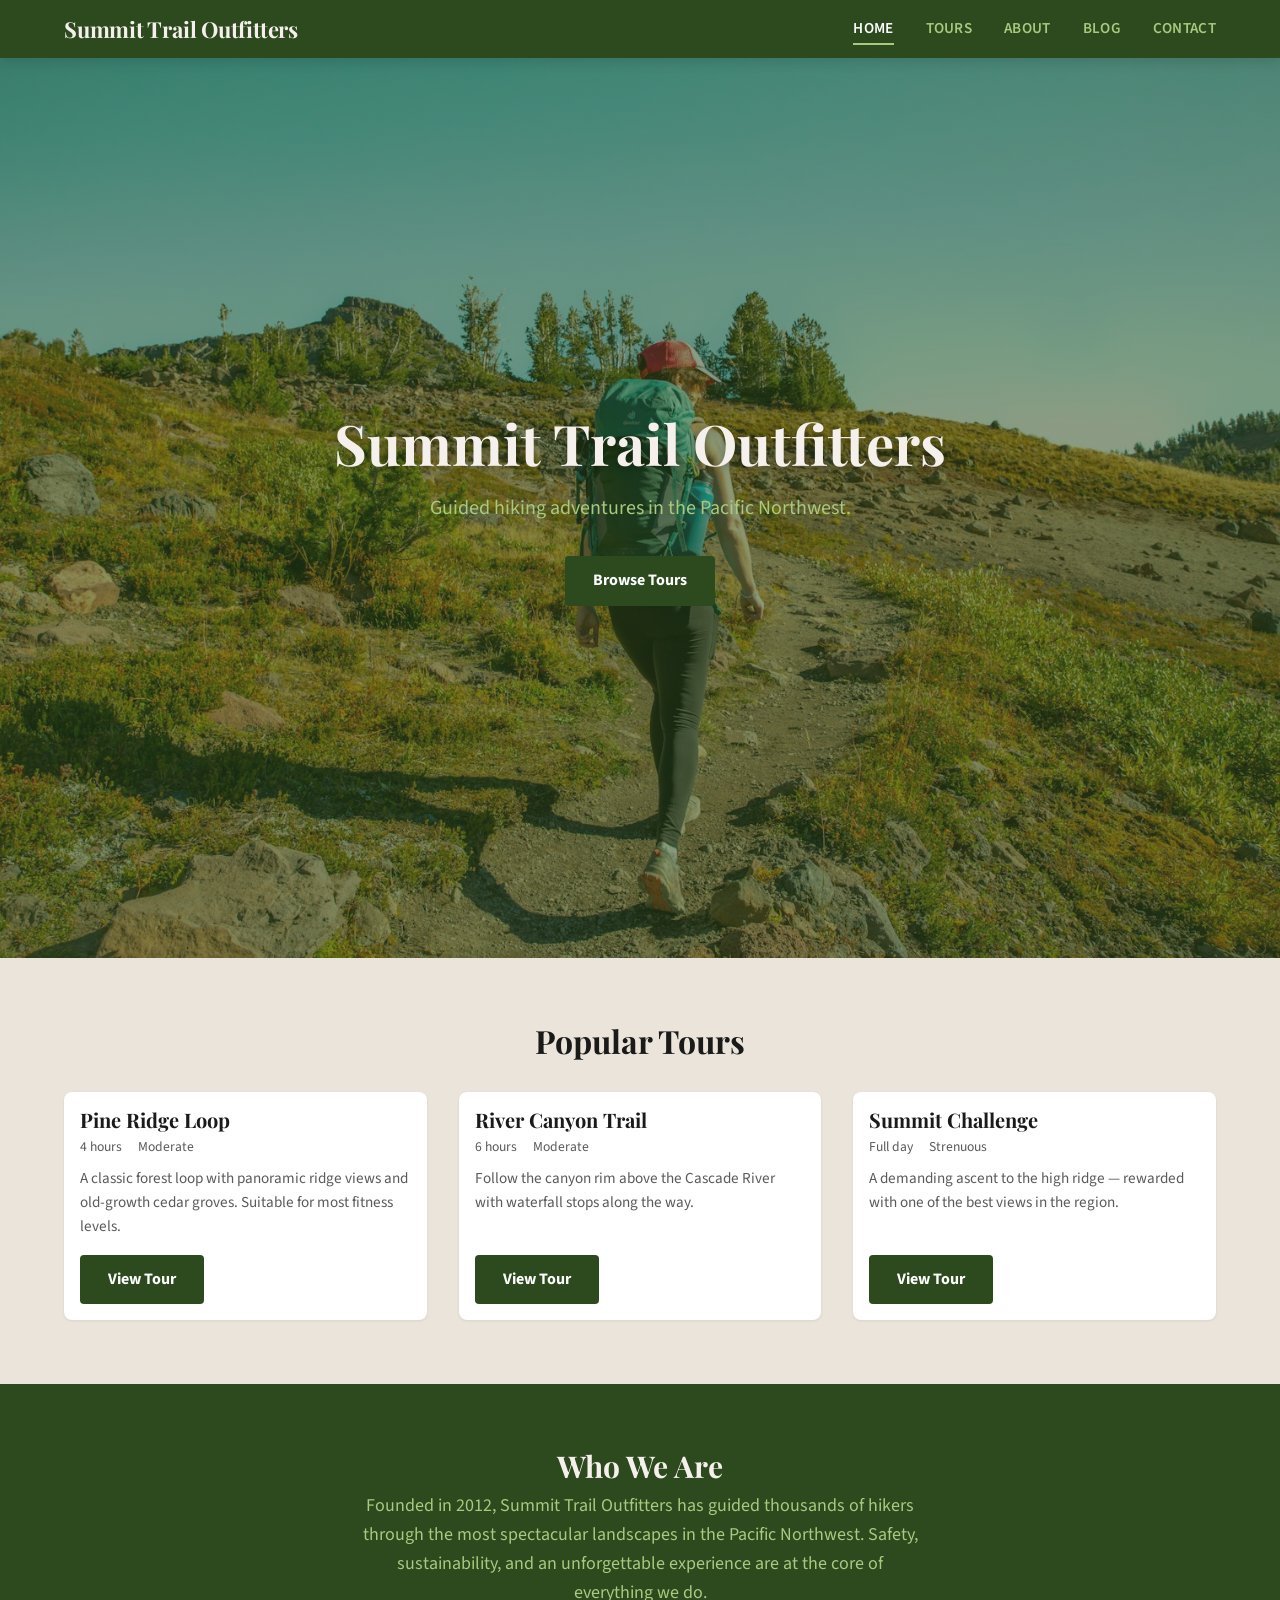
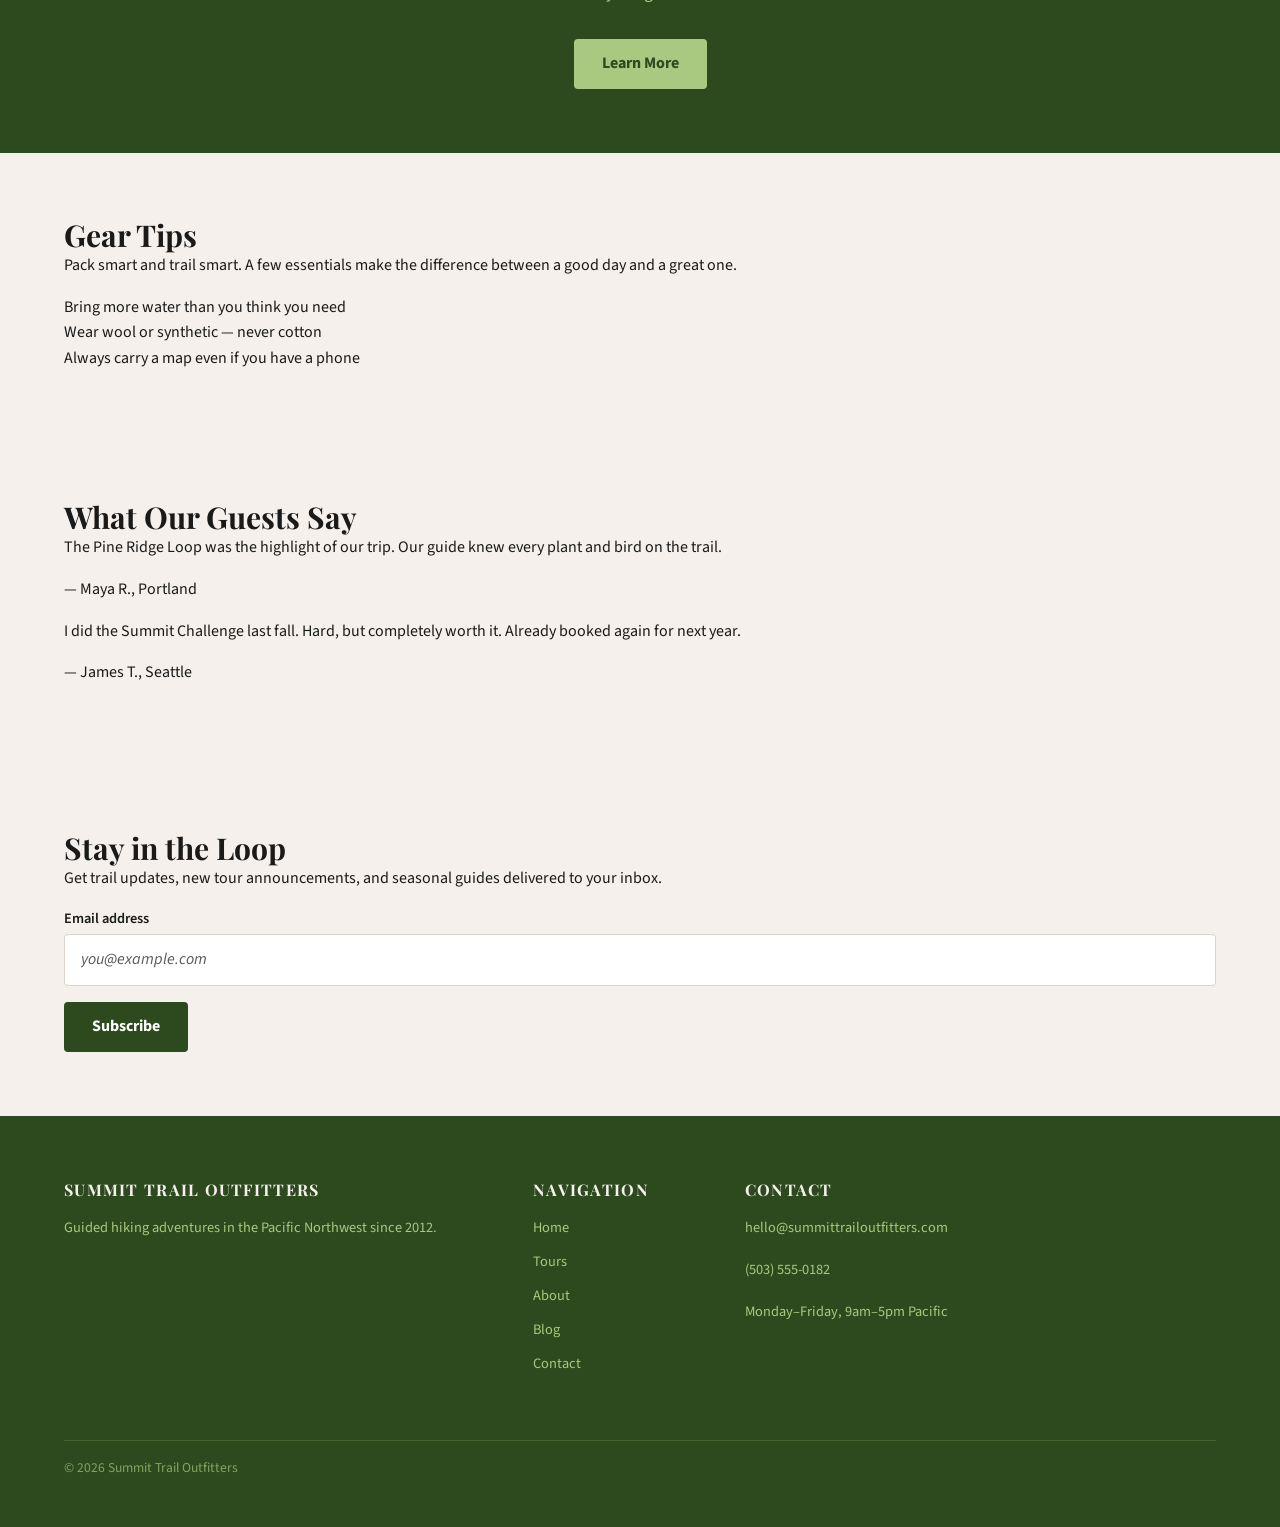
==== index.html @ 7f9ce83e "feat: Initial commit — Summit Trail Outfitters reference project Complete six-page static website bu" ====
<!DOCTYPE html>
<html lang="en">

<head>
  <meta charset="UTF-8">
  <meta name="viewport" content="width=device-width, initial-scale=1">
  <title>Summit Trail Outfitters — Guided Hiking Tours in the Pacific Northwest</title>
  <meta name="description" content="Summit Trail Outfitters leads small-group guided hiking tours through the most spectacular trails in the Pacific Northwest. Book your adventure today.">
  <link rel="icon" href="favicon.ico" type="image/x-icon">
  <link rel="preconnect" href="https://fonts.googleapis.com">
  <link rel="preconnect" href="https://fonts.gstatic.com" crossorigin>
  <link href="https://fonts.googleapis.com/css2?family=Playfair+Display:wght@700&family=Source+Sans+3:wght@400;600&display=swap" rel="stylesheet">
  <link rel="stylesheet" href="styles.css">
  <meta property="og:title" content="Summit Trail Outfitters — Guided Hiking Tours">
  <meta property="og:description" content="Small-group guided hiking adventures across the Pacific Northwest.">
  <meta property="og:type" content="website">
</head>

<body>

    <header class="site-header">
        <div class="content-wrapper header-inner">
            <a href="index.html" class="site-logo">Summit Trail Outfitters</a>
            <nav class="site-nav" aria-label="Main navigation">
                <ul class="nav-links">
                    <li><a href="index.html" aria-current="page">Home</a></li>
                    <li><a href="tours.html">Tours</a></li>
                    <li><a href="about.html">About</a></li>
                    <li><a href="blog.html">Blog</a></li>
                    <li><a href="contact.html">Contact</a></li>
                </ul>
            </nav>
        </div>
    </header>

    <main>

        <section class="hero-section">
            <div class="hero-content">
                <h1>Summit Trail Outfitters</h1>
                <p>Guided hiking adventures in the Pacific Northwest.</p>
                <a href="tours.html" class="btn btn-primary">Browse Tours</a>
            </div>
        </section>

        <section class="featured-tours">
            <div class="content-wrapper">
                <h2 class="section-heading">Popular Tours</h2>
                <div class="tours-grid">
                    <article class="tour-card">
                        <div class="tour-card-body">
                            <h3 class="tour-card-title">Pine Ridge Loop</h3>
                            <div class="tour-card-meta">
                                <span class="tour-card-meta-item">4 hours</span>
                                <span class="tour-card-meta-item">Moderate</span>
                            </div>
                            <p class="tour-card-description">A classic forest loop with panoramic ridge views and old-growth cedar groves. Suitable for most fitness levels.</p>
                            <div class="tour-card-cta">
                                <a href="tours.html" class="btn btn-primary">View Tour</a>
                            </div>
                        </div>
                    </article>
                    <article class="tour-card">
                        <div class="tour-card-body">
                            <h3 class="tour-card-title">River Canyon Trail</h3>
                            <div class="tour-card-meta">
                                <span class="tour-card-meta-item">6 hours</span>
                                <span class="tour-card-meta-item">Moderate</span>
                            </div>
                            <p class="tour-card-description">Follow the canyon rim above the Cascade River with waterfall stops along the way.</p>
                            <div class="tour-card-cta">
                                <a href="tours.html" class="btn btn-primary">View Tour</a>
                            </div>
                        </div>
                    </article>
                    <article class="tour-card">
                        <div class="tour-card-body">
                            <h3 class="tour-card-title">Summit Challenge</h3>
                            <div class="tour-card-meta">
                                <span class="tour-card-meta-item">Full day</span>
                                <span class="tour-card-meta-item">Strenuous</span>
                            </div>
                            <p class="tour-card-description">A demanding ascent to the high ridge — rewarded with one of the best views in the region.</p>
                            <div class="tour-card-cta">
                                <a href="tours.html" class="btn btn-primary">View Tour</a>
                            </div>
                        </div>
                    </article>
                </div>
            </div>
        </section>

        <section class="cta-section">
            <div class="content-wrapper">
                <h2>Who We Are</h2>
                <p>Founded in 2012, Summit Trail Outfitters has guided thousands of hikers through the most spectacular landscapes in the Pacific Northwest. Safety, sustainability, and an unforgettable experience are at the core of everything we do.</p>
                <a href="about.html" class="btn btn-accent">Learn More</a>
            </div>
        </section>

        <section class="section-padding">
            <div class="content-wrapper">
                <h2>Gear Tips</h2>
                <p>Pack smart and trail smart. A few essentials make the difference between a good day and a great one.</p>
                <ul>
                    <li>Bring more water than you think you need</li>
                    <li>Wear wool or synthetic — never cotton</li>
                    <li>Always carry a map even if you have a phone</li>
                </ul>
            </div>
        </section>

        <section class="section-padding">
            <div class="content-wrapper">
                <h2>What Our Guests Say</h2>
                <article>
                    <blockquote>
                        <p>The Pine Ridge Loop was the highlight of our trip. Our guide knew every plant and bird on the trail.</p>
                    </blockquote>
                    <p>— Maya R., Portland</p>
                </article>
                <article>
                    <blockquote>
                        <p>I did the Summit Challenge last fall. Hard, but completely worth it. Already booked again for next year.</p>
                    </blockquote>
                    <p>— James T., Seattle</p>
                </article>
            </div>
        </section>

        <section class="section-padding">
            <div class="content-wrapper">
                <h2>Stay in the Loop</h2>
                <p>Get trail updates, new tour announcements, and seasonal guides delivered to your inbox.</p>
                <form>
                    <div class="form-group">
                        <label for="newsletter-email">Email address</label>
                        <input type="email" id="newsletter-email" name="email" required placeholder="you@example.com">
                    </div>
                    <button type="submit" class="btn btn-primary">Subscribe</button>
                </form>
            </div>
        </section>

    </main>

    <footer class="site-footer">
        <div class="content-wrapper">
            <div class="footer-grid">
                <div class="footer-col">
                    <h3>Summit Trail Outfitters</h3>
                    <p>Guided hiking adventures in the Pacific Northwest since 2012.</p>
                </div>
                <div class="footer-col">
                    <h3>Navigation</h3>
                    <nav class="footer-nav" aria-label="Footer">
                        <a href="index.html">Home</a>
                        <a href="tours.html">Tours</a>
                        <a href="about.html">About</a>
                        <a href="blog.html">Blog</a>
                        <a href="contact.html">Contact</a>
                    </nav>
                </div>
                <div class="footer-col">
                    <h3>Contact</h3>
                    <p>hello@summittrailoutfitters.com</p>
                    <p>(503) 555-0182</p>
                    <p>Monday–Friday, 9am–5pm Pacific</p>
                </div>
            </div>
            <div class="footer-bottom">
                <p>&copy; 2026 Summit Trail Outfitters</p>
            </div>
        </div>
    </footer>

</body>

</html>
---- styles.css ----
/* === CSS Reset === */

*,
*::before,
*::after {
  box-sizing: border-box;
}

* {
  margin: 0;
  padding: 0;
}

html {
  font-size: 16px;
  -webkit-font-smoothing: antialiased;
  -moz-osx-font-smoothing: grayscale;
}

body {
  min-height: 100vh;
  line-height: 1.6;
}

img,
picture,
video,
canvas,
svg {
  display: block;
  max-width: 100%;
  height: auto;
}

input,
button,
textarea,
select {
  font: inherit;
}

p,
h1,
h2,
h3,
h4,
h5,
h6 {
  overflow-wrap: break-word;
}

ul,
ol {
  list-style: none;
}

/* === CSS Custom Properties === */

:root {
  /* Brand colors */
  --color-primary:    #2c4a1e;  /* deep forest green — headers, buttons */
  --color-secondary:  #3a5c26;  /* medium green — hover states, accents */
  --color-accent:     #a8c97f;  /* light sage green — highlights, tags */
  --color-text:       #1a1a1a;  /* near-black — body text */
  --color-text-muted: #5a5a5a;  /* mid-gray — metadata, captions */
  --color-bg:         #f5f0eb;  /* warm off-white — page background */
  --color-bg-alt:     #eae4da;  /* slightly darker warm — alternate sections */
  --color-border:     #d8d2c8;  /* warm gray — borders and dividers */
  --color-white:      #ffffff;

  /* Spacing scale */
  --space-xs:   0.25rem;   /*  4px */
  --space-sm:   0.5rem;    /*  8px */
  --space-md:   1rem;      /* 16px */
  --space-lg:   2rem;      /* 32px */
  --space-xl:   4rem;      /* 64px */
  --space-2xl:  6rem;      /* 96px */

  /* Typography */
  --font-body:    'Source Sans 3', system-ui, sans-serif;
  --font-heading: 'Playfair Display', Georgia, serif;

  /* Border radius */
  --radius-sm:   4px;
  --radius-md:   8px;
  --radius-lg:   16px;
  --radius-full: 9999px;   /* pill shape */

  /* Shadows */
  --shadow-sm:  0 1px 3px rgba(0, 0, 0, 0.08);
  --shadow-md:  0 4px 12px rgba(0, 0, 0, 0.12);
  --shadow-lg:  0 8px 24px rgba(0, 0, 0, 0.16);

  /* Transitions */
  --transition-fast:   150ms ease;
  --transition-normal: 250ms ease;
}

/* === Base Styles === */

body {
  font-family: var(--font-body);
  font-size: 1rem;
  font-weight: 400;
  line-height: 1.6;
  color: var(--color-text);
  background-color: var(--color-bg);
}

h1, h2, h3, h4, h5, h6 {
  font-family: var(--font-heading);
  font-weight: 700;
  line-height: 1.2;
  color: var(--color-text);
}

h1 { font-size: 2.5rem; }
h2 { font-size: 1.875rem; }
h3 { font-size: 1.375rem; }
h4 { font-size: 1.125rem; }

p {
  margin-bottom: var(--space-md);
}

a {
  color: var(--color-secondary);
  text-decoration: underline;
}

a:hover {
  color: var(--color-primary);
}

/* === Utilities === */

.content-wrapper {
  width: 90%;
  max-width: 1200px;
  margin: 0 auto;
}

.section-padding {
  padding: var(--space-xl) 0;
}

.section-heading {
  font-size: 2rem;
  margin-bottom: var(--space-lg);
  text-align: center;
}

.section-subheading {
  font-size: 1.125rem;
  color: var(--color-text-muted);
  text-align: center;
  max-width: 560px;
  margin: 0 auto var(--space-lg);
}

.btn {
  display: inline-block;
  padding: 0.75rem 1.75rem;
  border-radius: var(--radius-sm);
  font-family: var(--font-body);
  font-weight: 700;
  font-size: 1rem;
  text-decoration: none;
  cursor: pointer;
  border: none;
  transition: transform var(--transition-fast), box-shadow var(--transition-fast);
}

.btn:hover {
  transform: translateY(-2px);
  box-shadow: var(--shadow-md);
}

.btn-primary {
  background-color: var(--color-primary);
  color: var(--color-white);
}

.btn-primary:hover {
  background-color: var(--color-secondary);
  color: var(--color-white);
}

.btn-accent {
  background-color: var(--color-accent);
  color: var(--color-primary);
}

/* === Site Header === */

.site-header {
  background-color: var(--color-primary);
  box-shadow: var(--shadow-md);
  position: sticky;
  top: 0;
  z-index: 100;
  transition: box-shadow var(--transition-normal);
}

.header-inner {
  display: flex;
  flex-direction: column;
  padding: var(--space-md);
  gap: var(--space-sm);
}

@media (min-width: 768px) {
  .header-inner {
    flex-direction: row;
    justify-content: space-between;
    align-items: center;
    padding: var(--space-md) 0;
  }
}

.site-logo {
  font-family: var(--font-heading);
  font-size: 1.375rem;
  font-weight: 700;
  color: var(--color-bg);
  text-decoration: none;
  letter-spacing: -0.01em;
  line-height: 1;
}

.site-logo:hover {
  color: var(--color-accent);
}

/* === Navigation === */

.nav-links {
  display: flex;
  flex-direction: column;
  gap: var(--space-xs);
}

@media (min-width: 768px) {
  .nav-links {
    flex-direction: row;
    gap: var(--space-lg);
    align-items: center;
  }
}

.nav-links a {
  color: var(--color-accent);
  text-decoration: none;
  font-weight: 600;
  font-size: 0.95rem;
  letter-spacing: 0.02em;
  text-transform: uppercase;
  padding: var(--space-xs) 0;
  border-bottom: 2px solid transparent;
  transition: color var(--transition-fast), border-color var(--transition-fast);
}

.nav-links a:hover {
  color: var(--color-white);
  border-bottom-color: var(--color-accent);
}

.nav-links a[aria-current="page"],
.nav-links a.active {
  color: var(--color-white);
  border-bottom-color: var(--color-accent);
}

/* === Page Header === */

.page-header {
  background-color: var(--color-primary);
  padding: var(--space-xl) 0;
  text-align: center;
}

.page-header h1 {
  color: var(--color-bg);
  font-size: 2.5rem;
  margin-bottom: var(--space-sm);
}

.page-header p {
  color: var(--color-accent);
  font-size: 1.125rem;
  max-width: 560px;
  margin: 0 auto;
}

/* === Hero Section === */

.hero-section {
  position: relative;
  min-height: 100vh;
  display: flex;
  flex-direction: column;
  justify-content: center;
  align-items: center;
  text-align: center;
  background:
    linear-gradient(rgba(44, 74, 30, 0.55), rgba(44, 74, 30, 0.55)),
    url('images/hero.jpg') no-repeat center / cover;
  background-color: var(--color-primary);
  padding: var(--space-xl) var(--space-md);
}

@media (min-width: 768px) {
  .hero-section {
    padding: var(--space-xl) 0;
  }
}

.hero-content {
  max-width: 680px;
}

.hero-content h1 {
  font-size: clamp(2rem, 5vw, 3.5rem);
  color: var(--color-bg);
  margin-bottom: var(--space-md);
  text-shadow: 0 2px 8px rgba(0, 0, 0, 0.3);
}

.hero-content p {
  font-size: 1.25rem;
  color: var(--color-accent);
  margin-bottom: var(--space-lg);
  line-height: 1.6;
}

/* === Featured Tours === */

.featured-tours {
  background-color: var(--color-bg-alt);
  padding: var(--space-xl) 0;
}

/* === Tours Grid === */

.tours-grid {
  display: flex;
  flex-direction: column;
  gap: var(--space-md);
  margin-top: var(--space-lg);
}

@media (min-width: 600px) {
  .tours-grid {
    flex-direction: row;
    flex-wrap: wrap;
    gap: var(--space-lg);
  }

  .tour-card {
    flex: 1 1 calc(50% - var(--space-md));
  }
}

@media (min-width: 1024px) {
  .tour-card {
    flex: 1 1 calc(33.333% - var(--space-lg));
  }
}

/* === Tour Card === */

.tour-card {
  flex: 1 1 280px;
  max-width: 420px;
  display: flex;
  flex-direction: column;
  background-color: var(--color-white);
  border-radius: var(--radius-md);
  overflow: hidden;
  box-shadow: var(--shadow-sm);
  transition: transform var(--transition-normal), box-shadow var(--transition-normal);
}

.tour-card:hover {
  transform: translateY(-6px);
  box-shadow: var(--shadow-lg);
}

.tour-card-image-wrap {
  overflow: hidden;
}

.tour-card-image {
  width: 100%;
  aspect-ratio: 16 / 9;
  object-fit: cover;
  transition: transform var(--transition-normal);
}

.tour-card:hover .tour-card-image {
  transform: scale(1.04);
}

.tour-card-body {
  flex: 1;
  padding: var(--space-md);
  display: flex;
  flex-direction: column;
}

.tour-card-title {
  font-size: 1.25rem;
  margin-bottom: var(--space-xs);
  color: var(--color-text);
}

.tour-card-meta {
  display: flex;
  align-items: center;
  gap: var(--space-md);
  margin-bottom: var(--space-sm);
  font-size: 0.85rem;
  color: var(--color-text-muted);
}

.tour-card-meta-item {
  display: flex;
  align-items: center;
  gap: var(--space-xs);
}

.tour-card-description {
  color: var(--color-text-muted);
  font-size: 0.95rem;
  line-height: 1.6;
  flex: 1;
  margin-bottom: var(--space-md);
}

.tour-card-footer {
  display: flex;
  justify-content: space-between;
  align-items: center;
  padding-top: var(--space-sm);
  border-top: 1px solid var(--color-border);
  margin-top: auto;
}

.tour-card-cta {
  margin-top: auto;
}

.tour-price {
  font-size: 1.25rem;
  font-weight: 700;
  color: var(--color-primary);
}

.tour-price-label {
  font-size: 0.75rem;
  color: var(--color-text-muted);
  display: block;
  font-weight: 400;
}

/* === Tour Tags === */

.tour-tags {
  display: flex;
  flex-wrap: wrap;
  gap: var(--space-sm);
  margin-bottom: var(--space-lg);
}

.tour-tag {
  display: inline-block;
  background-color: var(--color-accent);
  color: var(--color-primary);
  font-size: 0.75rem;
  font-weight: 700;
  text-transform: uppercase;
  letter-spacing: 0.05em;
  padding: 0.25rem 0.75rem;
  border-radius: var(--radius-full);
}

.tour-tag-difficulty-hard {
  background-color: var(--color-primary);
  color: var(--color-white);
}

.tour-tag-difficulty-moderate {
  background-color: var(--color-secondary);
  color: var(--color-white);
}

/* === Tours Page === */

.tours-page-content {
  padding: var(--space-xl) 0;
}

/* === CTA Section === */

.cta-section {
  background-color: var(--color-primary);
  padding: var(--space-xl) 0;
  text-align: center;
}

.cta-section h2 {
  color: var(--color-bg);
  margin-bottom: var(--space-sm);
}

.cta-section p {
  color: var(--color-accent);
  font-size: 1.125rem;
  margin-bottom: var(--space-lg);
  max-width: 560px;
  margin-left: auto;
  margin-right: auto;
}

/* === Blog Listing === */

.blog-grid {
  display: flex;
  flex-direction: column;
  gap: var(--space-md);
  padding: var(--space-xl) 0;
}

@media (min-width: 600px) {
  .blog-grid {
    flex-direction: row;
    flex-wrap: wrap;
  }
}

.post-card {
  flex: 1 1 280px;
  max-width: 420px;
  display: flex;
  flex-direction: column;
  background-color: var(--color-white);
  border-radius: var(--radius-md);
  overflow: hidden;
  box-shadow: var(--shadow-sm);
  transition: transform var(--transition-normal), box-shadow var(--transition-normal);
}

.post-card:hover {
  transform: translateY(-4px);
  box-shadow: var(--shadow-md);
}

.post-card-image {
  width: 100%;
  aspect-ratio: 16 / 9;
  object-fit: cover;
}

.post-card-body {
  flex: 1;
  padding: var(--space-md);
  display: flex;
  flex-direction: column;
}

.post-category {
  font-size: 0.75rem;
  font-weight: 700;
  text-transform: uppercase;
  letter-spacing: 0.05em;
  color: var(--color-secondary);
  margin-bottom: var(--space-xs);
}

.post-card-title {
  font-size: 1.25rem;
  margin-bottom: var(--space-sm);
  line-height: 1.3;
}

.post-card-excerpt {
  color: var(--color-text-muted);
  font-size: 0.95rem;
  line-height: 1.6;
  flex: 1;
  margin-bottom: var(--space-md);
}

.post-card-footer {
  display: flex;
  justify-content: space-between;
  align-items: center;
  padding-top: var(--space-sm);
  border-top: 1px solid var(--color-border);
  font-size: 0.85rem;
  color: var(--color-text-muted);
}

.read-more {
  color: var(--color-secondary);
  font-weight: 600;
  text-decoration: none;
}

.read-more:hover {
  color: var(--color-primary);
  text-decoration: underline;
}

/* === Article Page === */

.article-hero-image {
  width: 100%;
  aspect-ratio: 16 / 9;
  object-fit: cover;
  display: block;
}

@media (min-width: 601px) {
  .article-hero-image {
    aspect-ratio: 21 / 9;
  }
}

.article-content {
  max-width: 68ch;
  margin: 0 auto;
  padding: var(--space-xl) var(--space-md);
  font-size: 1.125rem;
  line-height: 1.8;
}

.article-content p {
  margin-bottom: 1.5em;
  color: var(--color-text);
}

.article-content h2 {
  font-size: 1.75rem;
  margin-top: var(--space-xl);
  margin-bottom: var(--space-md);
  padding-left: var(--space-md);
  border-left: 4px solid var(--color-accent);
}

.article-content h3 {
  font-size: 1.25rem;
  margin-top: var(--space-lg);
  margin-bottom: var(--space-sm);
}

.article-content ul,
.article-content ol {
  list-style: revert;
  padding-left: var(--space-lg);
  margin-bottom: 1.5em;
}

.article-content li {
  margin-bottom: var(--space-sm);
}

.article-content blockquote {
  border-left: 4px solid var(--color-accent);
  padding: var(--space-md) var(--space-lg);
  margin: var(--space-lg) 0;
  background-color: var(--color-bg-alt);
  border-radius: 0 var(--radius-md) var(--radius-md) 0;
}

.article-content blockquote p {
  font-style: italic;
  font-size: 1.25rem;
  color: var(--color-primary);
  margin-bottom: 0;
}

/* === Article Metadata === */

.article-meta {
  display: flex;
  align-items: center;
  gap: var(--space-md);
  flex-wrap: wrap;
  padding: var(--space-lg) 0;
  border-bottom: 1px solid var(--color-border);
  margin-bottom: var(--space-lg);
  font-size: 0.9rem;
  color: var(--color-text-muted);
}

.author-avatar {
  width: 40px;
  height: 40px;
  border-radius: 50%;
  object-fit: cover;
  flex-shrink: 0;
}

.article-date,
.article-category {
  display: flex;
  align-items: center;
  gap: var(--space-xs);
}

.article-category a {
  color: var(--color-secondary);
  font-weight: 600;
  text-decoration: none;
}

/* === About Page === */

.about-story {
  padding: var(--space-xl) 0;
}

.about-story-inner {
  display: flex;
  flex-direction: column;
  gap: var(--space-xl);
  align-items: center;
}

@media (min-width: 768px) {
  .about-story-inner {
    flex-direction: row;
    align-items: flex-start;
  }
}

.about-story-image {
  width: 100%;
  max-width: 480px;
  aspect-ratio: 4 / 3;
  object-fit: cover;
  border-radius: var(--radius-lg);
  box-shadow: var(--shadow-lg);
  flex-shrink: 0;
}

@media (min-width: 768px) {
  .about-story-image {
    width: 45%;
  }
}

.about-story-text h2 {
  margin-bottom: var(--space-md);
}

/* === Team Grid === */

.team-section {
  background-color: var(--color-bg-alt);
  padding: var(--space-xl) 0;
}

.team-grid {
  display: flex;
  flex-direction: column;
  gap: var(--space-lg);
}

@media (min-width: 600px) {
  .team-grid {
    flex-direction: row;
    flex-wrap: wrap;
  }
}

.guide-card {
  flex: 1 1 220px;
  text-align: center;
  padding: var(--space-lg) var(--space-md);
  background-color: var(--color-white);
  border-radius: var(--radius-md);
  box-shadow: var(--shadow-sm);
}

.guide-avatar {
  width: 96px;
  height: 96px;
  border-radius: 50%;
  object-fit: cover;
  margin: 0 auto var(--space-md);
  border: 3px solid var(--color-accent);
  background-color: var(--color-bg-alt);
}

.guide-name {
  font-size: 1.125rem;
  font-weight: 700;
  margin-bottom: var(--space-xs);
  color: var(--color-text);
}

.guide-role {
  font-size: 0.875rem;
  color: var(--color-secondary);
  font-weight: 600;
  text-transform: uppercase;
  letter-spacing: 0.05em;
  margin-bottom: var(--space-sm);
}

.guide-bio {
  font-size: 0.9rem;
  color: var(--color-text-muted);
  line-height: 1.6;
}

/* === Contact Form === */

.contact-section {
  padding: var(--space-xl) 0;
}

.contact-form {
  max-width: 600px;
  margin: 0 auto;
}

.form-group {
  display: flex;
  flex-direction: column;
  gap: var(--space-xs);
  margin-bottom: var(--space-md);
}

.form-group label {
  font-weight: 600;
  font-size: 0.9rem;
  color: var(--color-text);
}

.form-group input,
.form-group textarea,
.form-group select {
  width: 100%;
  padding: 0.75rem var(--space-md);
  border: 1px solid var(--color-border);
  border-radius: var(--radius-sm);
  font-size: 1rem;
  color: var(--color-text);
  background-color: var(--color-white);
  transition: border-color var(--transition-fast), box-shadow var(--transition-fast);
}

.form-group textarea {
  min-height: 160px;
  resize: vertical;
}

.form-group input:focus,
.form-group textarea:focus,
.form-group select:focus {
  outline: none;
  border-color: var(--color-secondary);
  box-shadow: 0 0 0 3px rgba(58, 92, 38, 0.15);
}

.form-submit {
  width: 100%;
  margin-top: var(--space-md);
}

/* === Global form focus fallback === */

input:focus,
textarea:focus,
select:focus {
  outline: 2px solid var(--color-primary);
  outline-offset: 2px;
}

input::placeholder,
textarea::placeholder {
  color: var(--color-text-muted);
  font-style: italic;
}

/* === Site Footer === */

.site-footer {
  background-color: var(--color-primary);
  color: var(--color-accent);
  padding: var(--space-xl) 0 var(--space-lg);
}

.footer-grid {
  display: flex;
  flex-direction: column;
  gap: var(--space-xl);
}

@media (min-width: 768px) {
  .footer-grid {
    flex-direction: row;
    gap: var(--space-2xl);
  }
}

.footer-col h3 {
  color: var(--color-bg);
  font-size: 1rem;
  text-transform: uppercase;
  letter-spacing: 0.08em;
  margin-bottom: var(--space-md);
}

.footer-col p,
.footer-col a {
  color: var(--color-accent);
  font-size: 0.9rem;
  line-height: 1.8;
  text-decoration: none;
}

.footer-col a:hover {
  color: var(--color-white);
}

.footer-nav {
  display: flex;
  flex-direction: column;
  gap: var(--space-sm);
}

.footer-bottom {
  margin-top: var(--space-xl);
  padding-top: var(--space-md);
  border-top: 1px solid rgba(168, 201, 127, 0.2);
  display: flex;
  justify-content: space-between;
  align-items: center;
  flex-wrap: wrap;
  gap: var(--space-md);
  font-size: 0.85rem;
  color: rgba(168, 201, 127, 0.7);
}
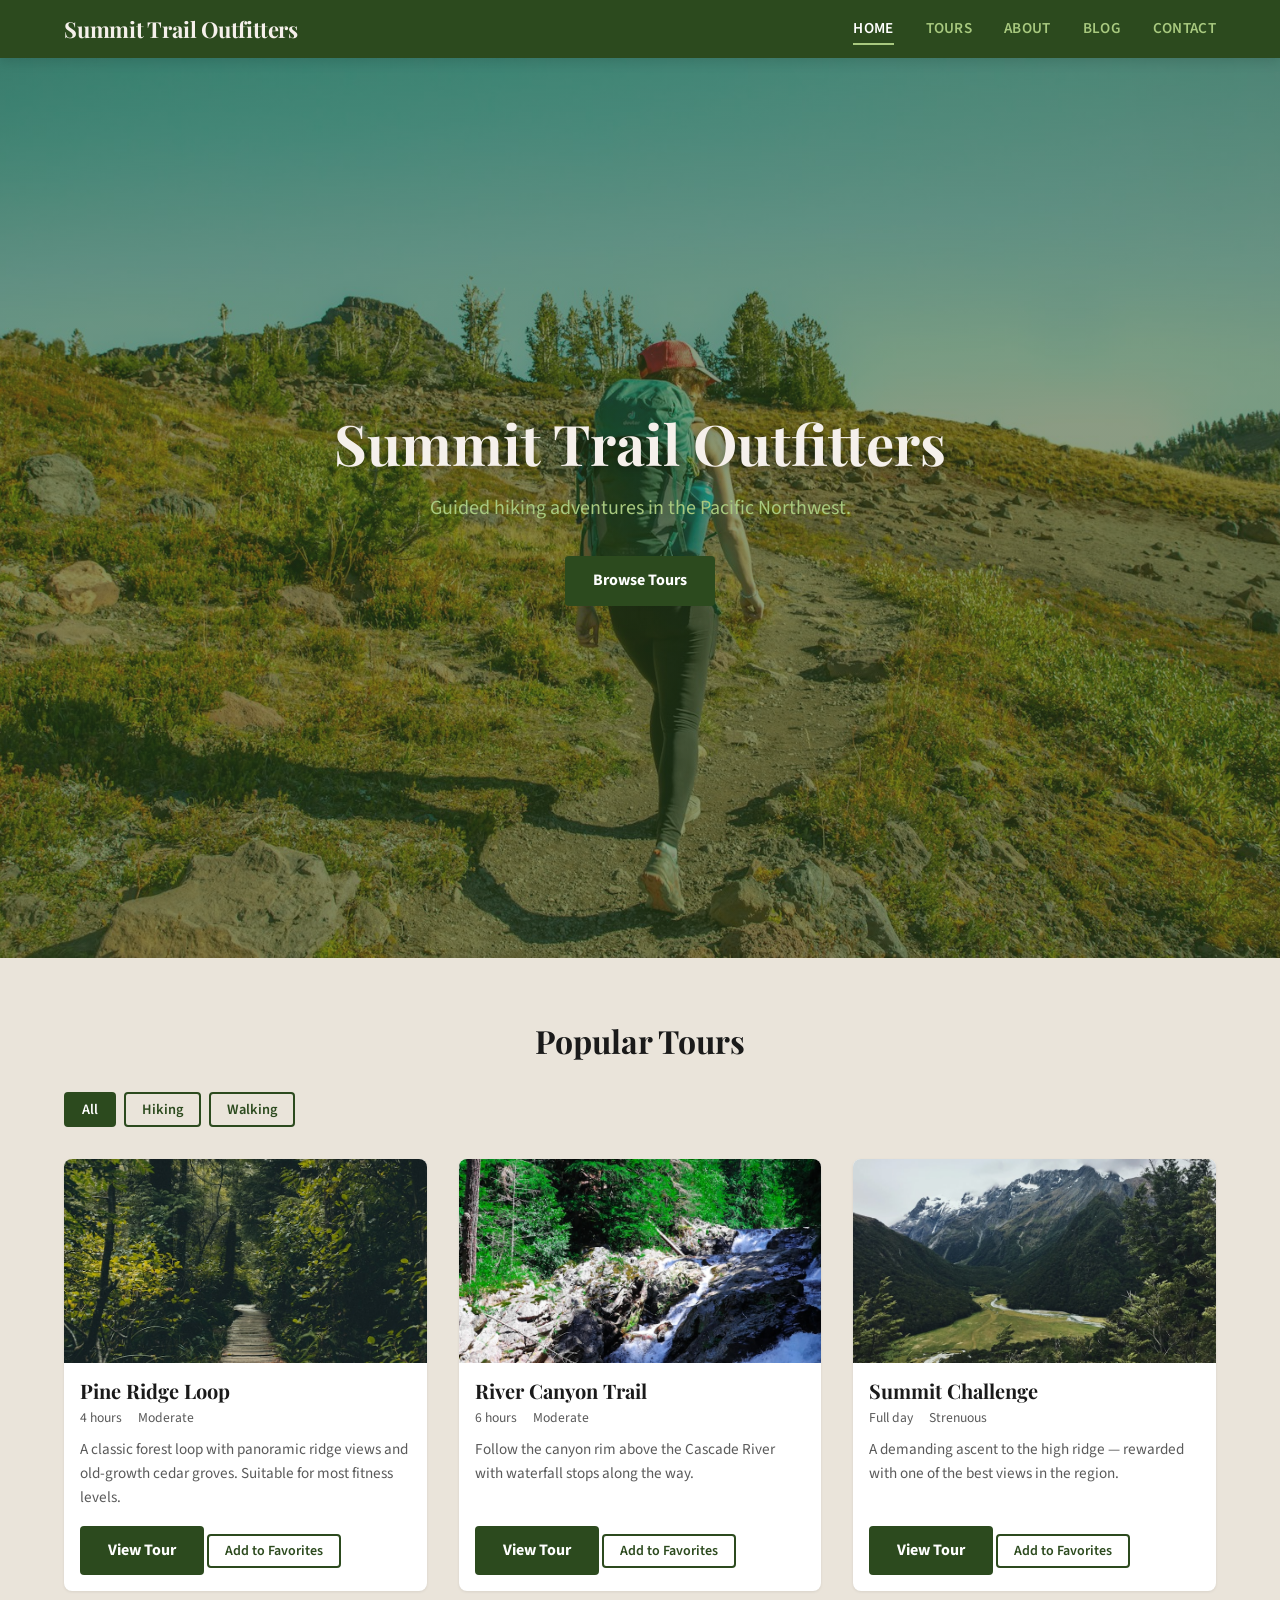
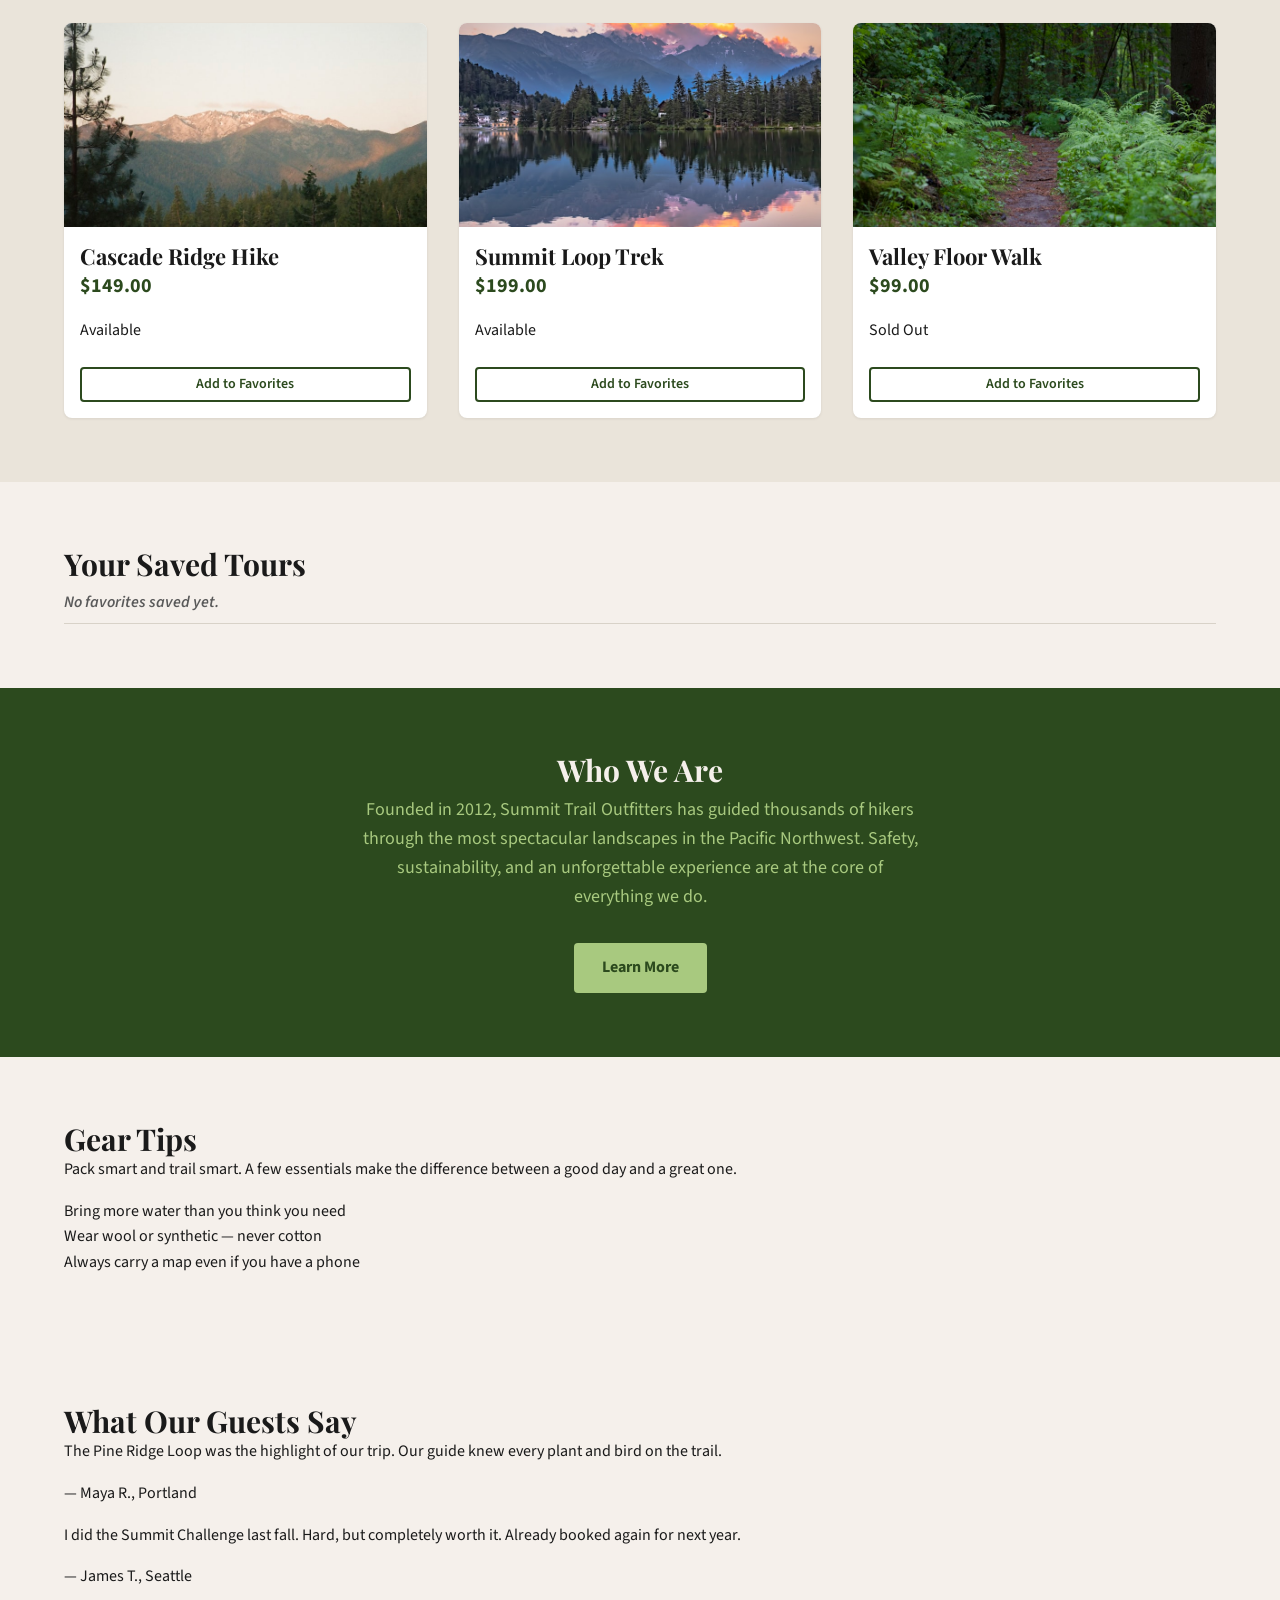
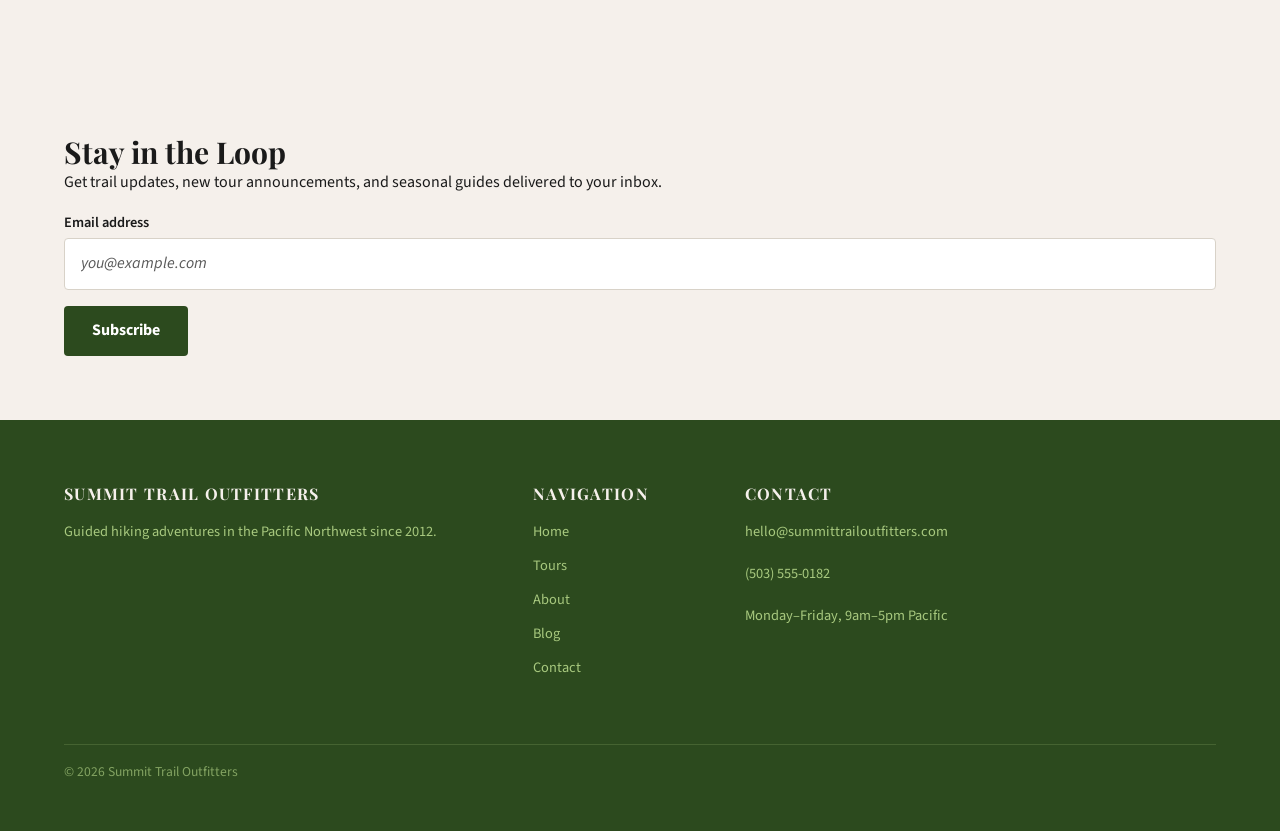
==== commit 0e37f0f2: "JavaScript Foundations completed" ====
--- a/index.html
+++ b/index.html
@@ -2,18 +2,19 @@
 <html lang="en">
 
 <head>
-  <meta charset="UTF-8">
-  <meta name="viewport" content="width=device-width, initial-scale=1">
-  <title>Summit Trail Outfitters — Guided Hiking Tours in the Pacific Northwest</title>
-  <meta name="description" content="Summit Trail Outfitters leads small-group guided hiking tours through the most spectacular trails in the Pacific Northwest. Book your adventure today.">
-  <link rel="icon" href="favicon.ico" type="image/x-icon">
-  <link rel="preconnect" href="https://fonts.googleapis.com">
-  <link rel="preconnect" href="https://fonts.gstatic.com" crossorigin>
-  <link href="https://fonts.googleapis.com/css2?family=Playfair+Display:wght@700&family=Source+Sans+3:wght@400;600&display=swap" rel="stylesheet">
-  <link rel="stylesheet" href="styles.css">
-  <meta property="og:title" content="Summit Trail Outfitters — Guided Hiking Tours">
-  <meta property="og:description" content="Small-group guided hiking adventures across the Pacific Northwest.">
-  <meta property="og:type" content="website">
+    <meta charset="UTF-8">
+    <meta name="viewport" content="width=device-width, initial-scale=1">
+    <title>Summit Trail Outfitters — Guided Hiking Tours in the Pacific Northwest</title>
+    <meta name="description" content="Summit Trail Outfitters leads small-group guided hiking tours through the most spectacular trails in the Pacific Northwest. Book your adventure today.">
+    <link rel="icon" href="favicon.ico" type="image/x-icon">
+    <link rel="preconnect" href="https://fonts.googleapis.com">
+    <link rel="preconnect" href="https://fonts.gstatic.com" crossorigin>
+    <link href="https://fonts.googleapis.com/css2?family=Playfair+Display:wght@700&family=Source+Sans+3:wght@400;600&display=swap" rel="stylesheet">
+    <link rel="stylesheet" href="styles.css">
+    <meta property="og:title" content="Summit Trail Outfitters — Guided Hiking Tours">
+    <meta property="og:description" content="Small-group guided hiking adventures across the Pacific Northwest.">
+    <meta property="og:type" content="website">
+    <script src="scripts/main.js" defer></script>
 </head>
 
 <body>
@@ -21,6 +22,11 @@
     <header class="site-header">
         <div class="content-wrapper header-inner">
             <a href="index.html" class="site-logo">Summit Trail Outfitters</a>
+            <button class="hamburger-btn" aria-expanded="false" aria-label="Toggle navigation">
+                <span></span>
+                <span></span>
+                <span></span>
+            </button>
             <nav class="site-nav" aria-label="Main navigation">
                 <ul class="nav-links">
                     <li><a href="index.html" aria-current="page">Home</a></li>
@@ -46,43 +52,63 @@
         <section class="featured-tours">
             <div class="content-wrapper">
                 <h2 class="section-heading">Popular Tours</h2>
+                <div class="filter-buttons">
+                    <button class="filter-btn active" data-category="all">All</button>
+                    <button class="filter-btn" data-category="hiking">Hiking</button>
+                    <button class="filter-btn" data-category="walking">Walking</button>
+                </div>
                 <div class="tours-grid">
-                    <article class="tour-card">
+                    <article class="tour-card" data-category="hiking">
+                        <div class="tour-card-image-wrap">
+                            <img class="tour-card-image" src="images/pine-ridge-loop.jpg" alt="Forested trail through cedar and fir trees on the Pine Ridge Loop">
+                        </div>
                         <div class="tour-card-body">
                             <h3 class="tour-card-title">Pine Ridge Loop</h3>
                             <div class="tour-card-meta">
                                 <span class="tour-card-meta-item">4 hours</span>
                                 <span class="tour-card-meta-item">Moderate</span>
                             </div>
-                            <p class="tour-card-description">A classic forest loop with panoramic ridge views and old-growth cedar groves. Suitable for most fitness levels.</p>
+                            <p class="tour-card-description">A classic forest loop with panoramic ridge views and
+                                old-growth cedar groves. Suitable for most fitness levels.</p>
                             <div class="tour-card-cta">
                                 <a href="tours.html" class="btn btn-primary">View Tour</a>
+                                <button class="btn-add-favorite">Add to Favorites</button>
                             </div>
                         </div>
                     </article>
-                    <article class="tour-card">
+                    <article class="tour-card" data-category="hiking">
+                        <div class="tour-card-image-wrap">
+                            <img class="tour-card-image" src="images/river-canyon-trail.jpg" alt="Waterfall cascading through a lush forest canyon on the River Canyon Trail">
+                        </div>
                         <div class="tour-card-body">
                             <h3 class="tour-card-title">River Canyon Trail</h3>
                             <div class="tour-card-meta">
                                 <span class="tour-card-meta-item">6 hours</span>
                                 <span class="tour-card-meta-item">Moderate</span>
                             </div>
-                            <p class="tour-card-description">Follow the canyon rim above the Cascade River with waterfall stops along the way.</p>
+                            <p class="tour-card-description">Follow the canyon rim above the Cascade River with
+                                waterfall stops along the way.</p>
                             <div class="tour-card-cta">
                                 <a href="tours.html" class="btn btn-primary">View Tour</a>
+                                <button class="btn-add-favorite">Add to Favorites</button>
                             </div>
                         </div>
                     </article>
-                    <article class="tour-card">
+                    <article class="tour-card" data-category="hiking">
+                        <div class="tour-card-image-wrap">
+                            <img class="tour-card-image" src="images/summit-challenge.jpg" alt="Panoramic view from a high mountain ridge on the Summit Challenge">
+                        </div>
                         <div class="tour-card-body">
                             <h3 class="tour-card-title">Summit Challenge</h3>
                             <div class="tour-card-meta">
                                 <span class="tour-card-meta-item">Full day</span>
                                 <span class="tour-card-meta-item">Strenuous</span>
                             </div>
-                            <p class="tour-card-description">A demanding ascent to the high ridge — rewarded with one of the best views in the region.</p>
+                            <p class="tour-card-description">A demanding ascent to the high ridge — rewarded with one of
+                                the best views in the region.</p>
                             <div class="tour-card-cta">
                                 <a href="tours.html" class="btn btn-primary">View Tour</a>
+                                <button class="btn-add-favorite">Add to Favorites</button>
                             </div>
                         </div>
                     </article>
@@ -90,10 +116,19 @@
             </div>
         </section>
 
+        <section class="favorites-section section-padding">
+            <div class="content-wrapper">
+                <h2>Your Saved Tours</h2>
+                <ul class="favorites-list"></ul>
+            </div>
+        </section>
+
         <section class="cta-section">
             <div class="content-wrapper">
                 <h2>Who We Are</h2>
-                <p>Founded in 2012, Summit Trail Outfitters has guided thousands of hikers through the most spectacular landscapes in the Pacific Northwest. Safety, sustainability, and an unforgettable experience are at the core of everything we do.</p>
+                <p>Founded in 2012, Summit Trail Outfitters has guided thousands of hikers through the most spectacular
+                    landscapes in the Pacific Northwest. Safety, sustainability, and an unforgettable experience are at
+                    the core of everything we do.</p>
                 <a href="about.html" class="btn btn-accent">Learn More</a>
             </div>
         </section>
@@ -101,7 +136,8 @@
         <section class="section-padding">
             <div class="content-wrapper">
                 <h2>Gear Tips</h2>
-                <p>Pack smart and trail smart. A few essentials make the difference between a good day and a great one.</p>
+                <p>Pack smart and trail smart. A few essentials make the difference between a good day and a great one.
+                </p>
                 <ul>
                     <li>Bring more water than you think you need</li>
                     <li>Wear wool or synthetic — never cotton</li>
@@ -115,13 +151,15 @@
                 <h2>What Our Guests Say</h2>
                 <article>
                     <blockquote>
-                        <p>The Pine Ridge Loop was the highlight of our trip. Our guide knew every plant and bird on the trail.</p>
+                        <p>The Pine Ridge Loop was the highlight of our trip. Our guide knew every plant and bird on the
+                            trail.</p>
                     </blockquote>
                     <p>— Maya R., Portland</p>
                 </article>
                 <article>
                     <blockquote>
-                        <p>I did the Summit Challenge last fall. Hard, but completely worth it. Already booked again for next year.</p>
+                        <p>I did the Summit Challenge last fall. Hard, but completely worth it. Already booked again for
+                            next year.</p>
                     </blockquote>
                     <p>— James T., Seattle</p>
                 </article>
@@ -176,4 +214,4 @@
 
 </body>
 
-</html>
+</html>
--- a/styles.css
+++ b/styles.css
@@ -20,6 +20,10 @@
 body {
   min-height: 100vh;
   line-height: 1.6;
+}
+
+body.no-scroll {
+  overflow: hidden;
 }
 
 img,
@@ -67,6 +71,7 @@
   --color-bg-alt:     #eae4da;  /* slightly darker warm — alternate sections */
   --color-border:     #d8d2c8;  /* warm gray — borders and dividers */
   --color-white:      #ffffff;
+  --color-error:      #b91c1c;  /* red — validation errors, over-limit states */
 
   /* Spacing scale */
   --space-xs:   0.25rem;   /*  4px */
@@ -204,7 +209,10 @@
 
 .header-inner {
   display: flex;
-  flex-direction: column;
+  flex-direction: row;
+  flex-wrap: wrap;
+  justify-content: space-between;
+  align-items: center;
   padding: var(--space-md);
   gap: var(--space-sm);
 }
@@ -271,6 +279,48 @@
   border-bottom-color: var(--color-accent);
 }
 
+/* === Mobile Nav Toggle === */
+
+.hamburger-btn {
+  display: flex;
+  flex-direction: column;
+  gap: 5px;
+  background: none;
+  border: none;
+  cursor: pointer;
+  padding: var(--space-xs);
+}
+
+.hamburger-btn span {
+  display: block;
+  width: 24px;
+  height: 2px;
+  background-color: var(--color-bg);
+  border-radius: 2px;
+}
+
+@media (min-width: 768px) {
+  .hamburger-btn {
+    display: none;
+  }
+}
+
+.site-nav {
+  display: none;
+  width: 100%;
+}
+
+.site-nav.nav-open {
+  display: block;
+}
+
+@media (min-width: 768px) {
+  .site-nav {
+    display: block;
+    width: auto;
+  }
+}
+
 /* === Page Header === */
 
 .page-header {
@@ -338,6 +388,33 @@
 .featured-tours {
   background-color: var(--color-bg-alt);
   padding: var(--space-xl) 0;
+}
+
+/* === Filter Buttons === */
+
+.filter-buttons {
+  display: flex;
+  gap: var(--space-sm);
+  margin-bottom: var(--space-md);
+  flex-wrap: wrap;
+}
+
+.filter-btn {
+  padding: var(--space-xs) var(--space-md);
+  border: 2px solid var(--color-primary);
+  background: none;
+  color: var(--color-primary);
+  border-radius: 4px;
+  cursor: pointer;
+  font-size: 0.9rem;
+  font-weight: 600;
+  transition: background-color 0.2s, color 0.2s;
+}
+
+.filter-btn:hover,
+.filter-btn.active {
+  background-color: var(--color-primary);
+  color: var(--color-white);
 }
 
 /* === Tours Grid === */
@@ -858,6 +935,18 @@
   resize: vertical;
 }
 
+.char-count {
+  display: block;
+  font-size: 0.875rem;
+  color: var(--color-text-muted);
+  margin-top: var(--space-xs);
+}
+
+.char-count.over-limit {
+  color: var(--color-error);
+  font-weight: 600;
+}
+
 .form-group input:focus,
 .form-group textarea:focus,
 .form-group select:focus {
@@ -871,6 +960,28 @@
   margin-top: var(--space-md);
 }
 
+.field-error {
+  display: block;
+  font-size: 0.875rem;
+  color: var(--color-error);
+  margin-top: var(--space-xs);
+  min-height: 1.25em;
+}
+
+.form-success {
+  display: none;
+  padding: var(--space-md);
+  background-color: var(--color-accent);
+  color: var(--color-primary);
+  border-radius: 4px;
+  margin-top: var(--space-md);
+  font-weight: 600;
+}
+
+.form-success.visible {
+  display: block;
+}
+
 /* === Global form focus fallback === */
 
 input:focus,
@@ -945,3 +1056,99 @@
   font-size: 0.85rem;
   color: rgba(168, 201, 127, 0.7);
 }
+
+/* === Lightbox === */
+
+.lightbox-overlay {
+  position: fixed;
+  inset: 0;
+  background-color: rgba(0, 0, 0, 0.85);
+  display: flex;
+  align-items: center;
+  justify-content: center;
+  z-index: 200;
+}
+
+.lightbox-img {
+  max-width: 90vw;
+  max-height: 85vh;
+  object-fit: contain;
+  border-radius: var(--radius-md);
+}
+
+.lightbox-close {
+  position: absolute;
+  top: var(--space-md);
+  right: var(--space-md);
+  background: rgba(255, 255, 255, 0.15);
+  color: var(--color-white);
+  border: 2px solid rgba(255, 255, 255, 0.4);
+  border-radius: var(--radius-sm);
+  padding: var(--space-xs) var(--space-md);
+  cursor: pointer;
+  font-size: 0.9rem;
+  font-weight: 600;
+  transition: background-color var(--transition-fast);
+}
+
+.lightbox-close:hover {
+  background: rgba(255, 255, 255, 0.3);
+}
+
+/* === Favorites === */
+
+.btn-add-favorite {
+  margin-top: var(--space-sm);
+  padding: var(--space-xs) var(--space-md);
+  background: none;
+  border: 2px solid var(--color-primary);
+  color: var(--color-primary);
+  border-radius: var(--radius-sm);
+  cursor: pointer;
+  font-size: 0.875rem;
+  font-weight: 600;
+  transition: background-color 0.2s, color 0.2s;
+}
+
+.btn-add-favorite:hover {
+  background-color: var(--color-primary);
+  color: var(--color-white);
+}
+
+.favorites-list {
+  list-style: none;
+  padding: 0;
+  margin: 0;
+}
+
+.favorites-list li {
+  display: flex;
+  justify-content: space-between;
+  align-items: center;
+  padding: var(--space-sm) 0;
+  border-bottom: 1px solid var(--color-border);
+  font-weight: 600;
+}
+
+.favorites-empty {
+  color: var(--color-text-muted);
+  font-style: italic;
+  font-weight: 400;
+}
+
+.btn-remove-favorite {
+  padding: var(--space-xs) var(--space-sm);
+  background: none;
+  border: 1px solid var(--color-error);
+  color: var(--color-error);
+  border-radius: var(--radius-sm);
+  cursor: pointer;
+  font-size: 0.8rem;
+  font-weight: 600;
+  transition: background-color 0.2s, color 0.2s;
+}
+
+.btn-remove-favorite:hover {
+  background-color: var(--color-error);
+  color: var(--color-white);
+}
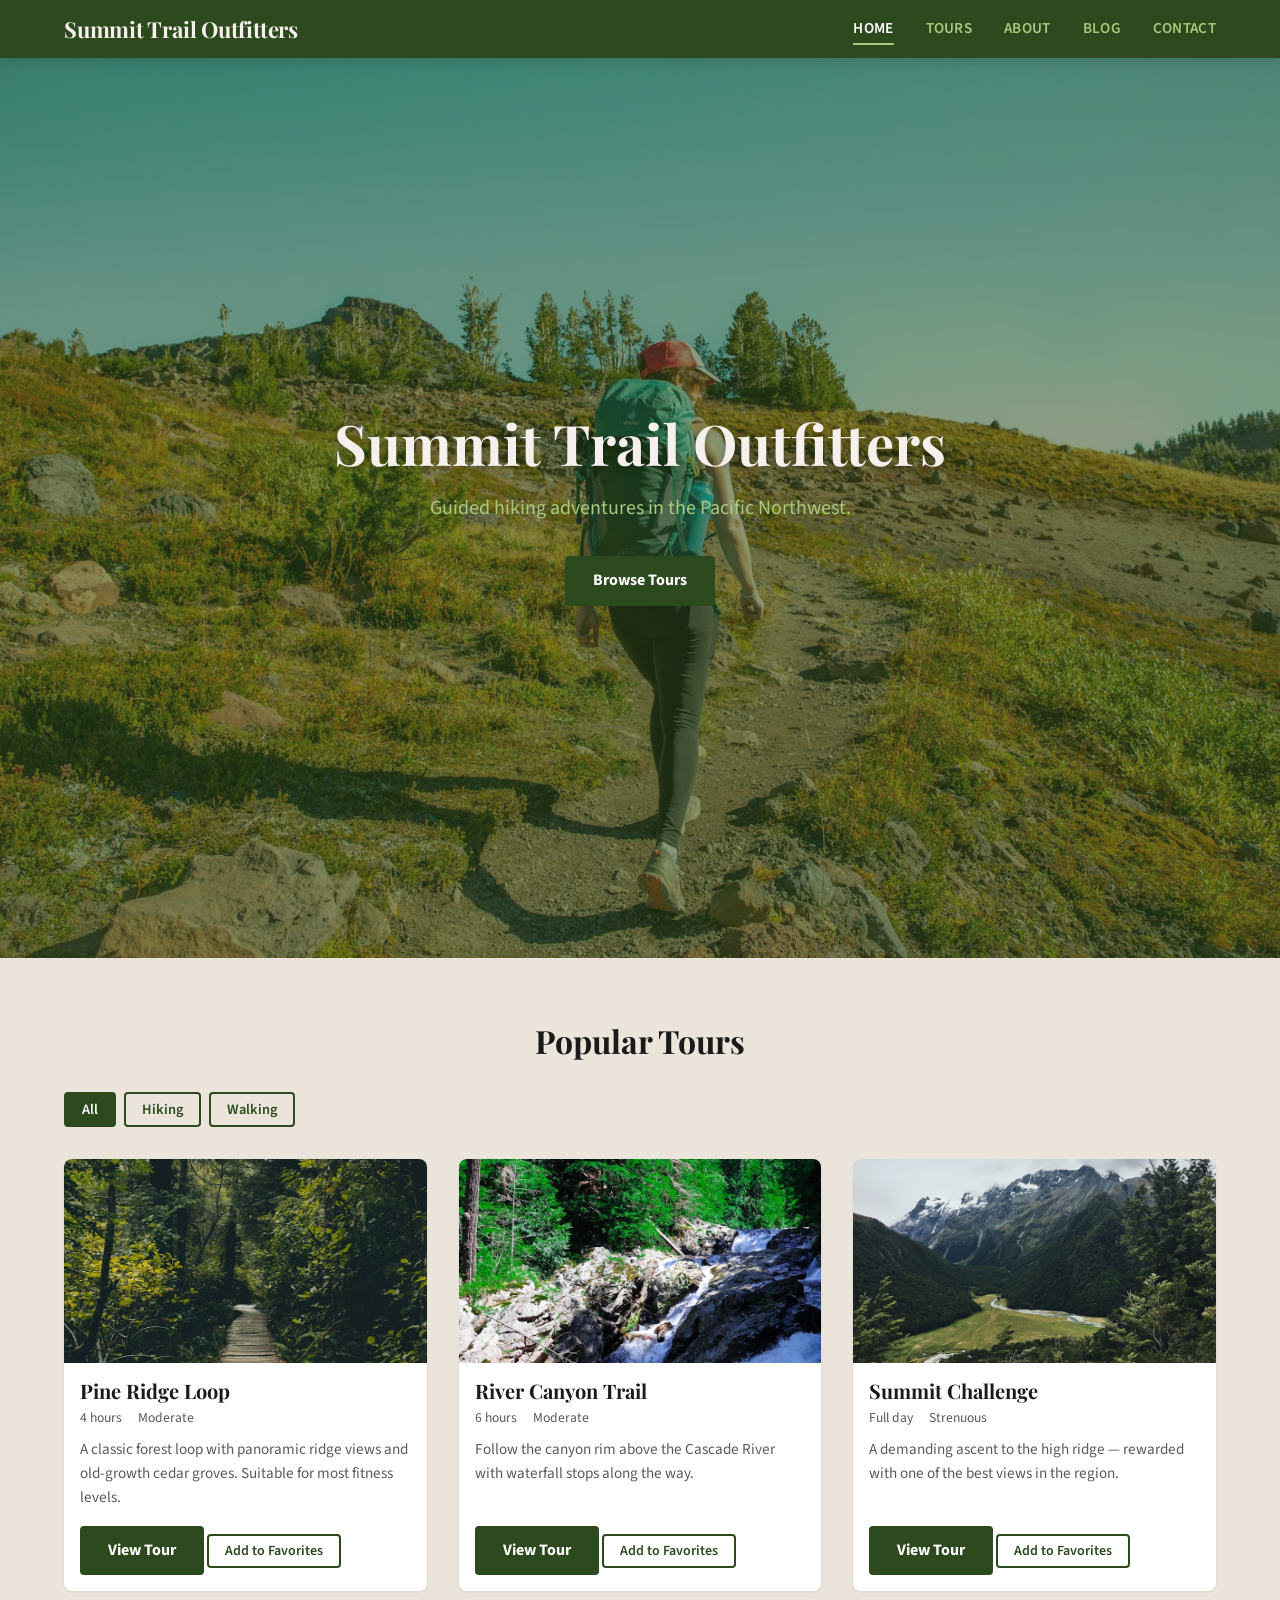
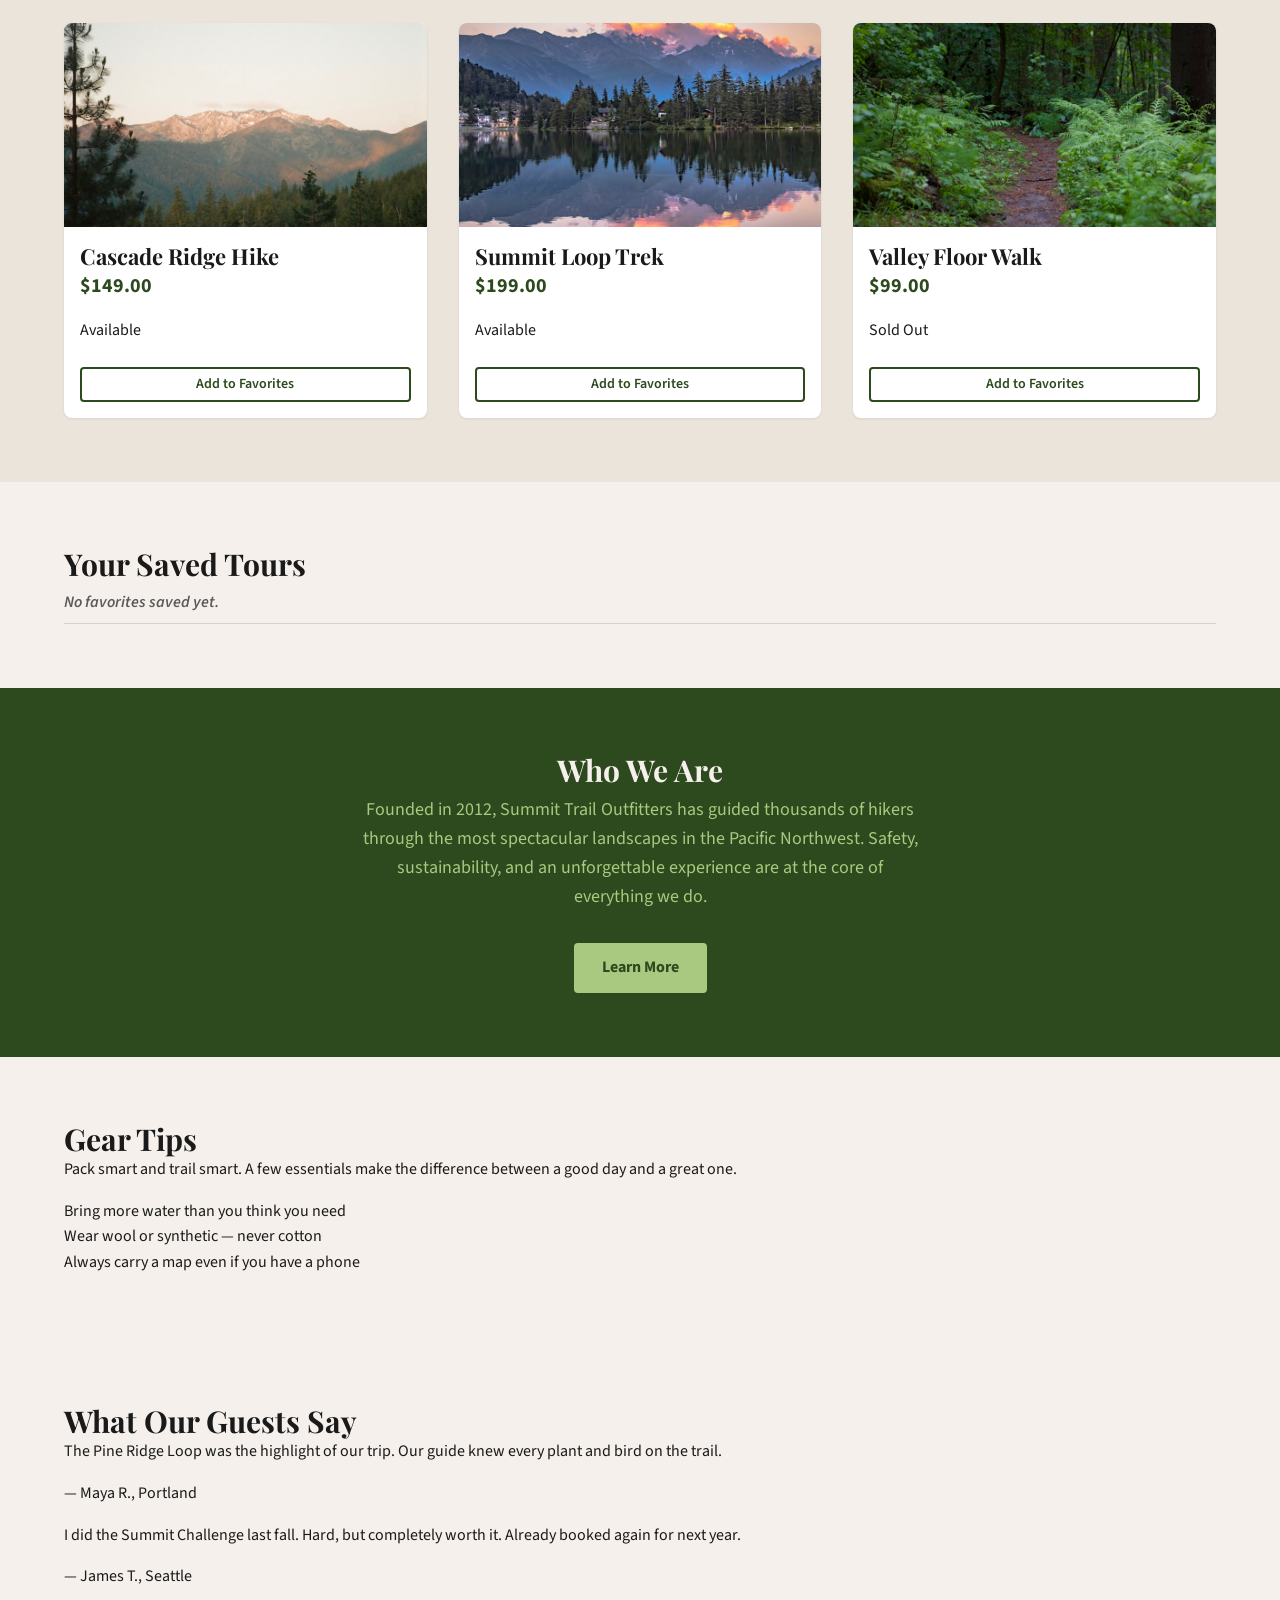
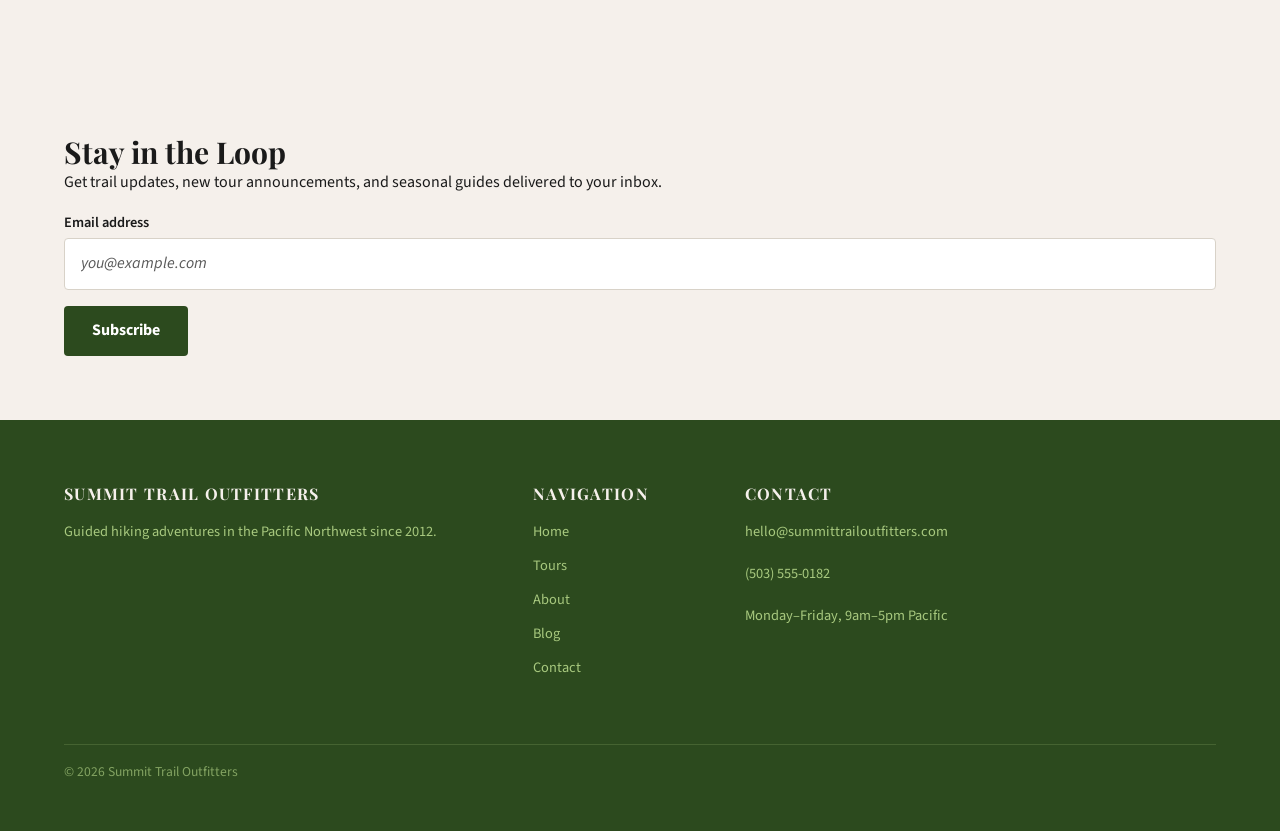
==== commit 14c39492: "CSS Animations added" ====
--- a/index.html
+++ b/index.html
@@ -43,9 +43,9 @@
 
         <section class="hero-section">
             <div class="hero-content">
-                <h1>Summit Trail Outfitters</h1>
-                <p>Guided hiking adventures in the Pacific Northwest.</p>
-                <a href="tours.html" class="btn btn-primary">Browse Tours</a>
+                <h1 class="hero-heading">Summit Trail Outfitters</h1>
+                <p class="hero-subheading">Guided hiking adventures in the Pacific Northwest.</p>
+                <a href="tours.html" class="btn btn-primary hero-cta">Browse Tours</a>
             </div>
         </section>
 
--- a/styles.css
+++ b/styles.css
@@ -1152,3 +1152,73 @@
   background-color: var(--color-error);
   color: var(--color-white);
 }
+
+/* === Animations === */
+
+@keyframes fadeIn {
+  from { opacity: 0; }
+  to   { opacity: 1; }
+}
+
+@keyframes slideUpFade {
+  0% {
+    opacity: 0;
+    transform: translateY(24px);
+  }
+  100% {
+    opacity: 1;
+    transform: translateY(0);
+  }
+}
+
+@keyframes pulse {
+  0%, 100% { transform: scale(1); }
+  50%       { transform: scale(1.06); }
+}
+
+/* STO Hero Entrance */
+.hero-heading {
+  animation: slideUpFade 600ms ease-out both;
+}
+
+.hero-subheading {
+  animation: slideUpFade 600ms ease-out 150ms both;
+}
+
+.hero-cta {
+  animation: fadeIn 500ms ease-out 300ms both;
+}
+
+/* STO Tour Card Stagger */
+.tours-grid .tour-card {
+  animation: slideUpFade 500ms ease-out both;
+}
+
+.tours-grid .tour-card:nth-child(2) { animation-delay: 100ms; }
+.tours-grid .tour-card:nth-child(3) { animation-delay: 200ms; }
+.tours-grid .tour-card:nth-child(4) { animation-delay: 300ms; }
+.tours-grid .tour-card:nth-child(5) { animation-delay: 400ms; }
+.tours-grid .tour-card:nth-child(6) { animation-delay: 500ms; }
+
+/* Reduced Motion */
+@media (prefers-reduced-motion: reduce) {
+  .hero-heading,
+  .hero-subheading,
+  .hero-cta {
+    animation: fadeIn 400ms ease-out both;
+  }
+
+  .tours-grid .tour-card,
+  .tours-grid .tour-card:nth-child(2),
+  .tours-grid .tour-card:nth-child(3),
+  .tours-grid .tour-card:nth-child(4),
+  .tours-grid .tour-card:nth-child(5),
+  .tours-grid .tour-card:nth-child(6) {
+    animation: none;
+  }
+
+  .tour-card,
+  .tour-card-image {
+    transition: none;
+  }
+}
